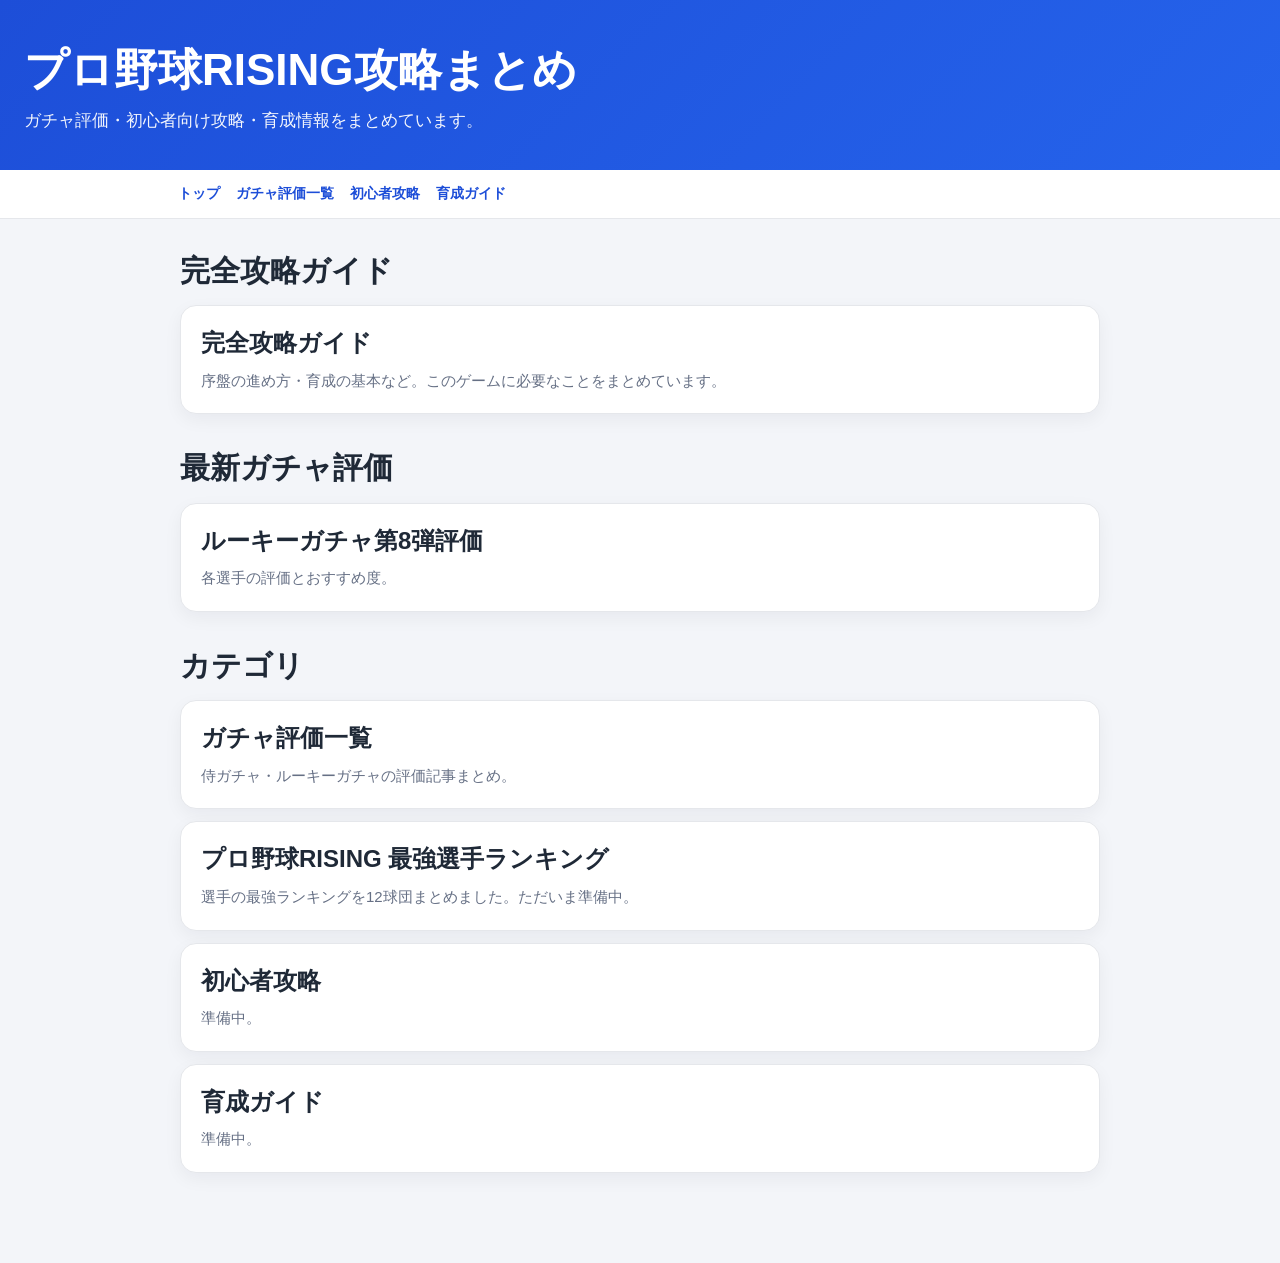
==== index.html @ 26726057 "index.html" ====
<!DOCTYPE html>
<html lang="ja">
<head>
<meta charset="utf-8">
<meta name="viewport" content="width=device-width, initial-scale=1">
<title>プロ野球RISING攻略まとめ</title>
<link rel="stylesheet" href="style.css">
</head>
<body>

<header>
  <h1>プロ野球RISING攻略まとめ</h1>
  <p>ガチャ評価・初心者向け攻略・育成情報をまとめています。</p>
</header>

<nav>
  <div class="nav-inner">
    <a href="./index.html">トップ</a>
    <a href="./gacha.html">ガチャ評価一覧</a>
    <a href="#">初心者攻略</a>
    <a href="#">育成ガイド</a>
  </div>
</nav>

<div class="container">

  <section>
    <h2>完全攻略ガイド</h2>
    <div class="card">
      <a class="card-title" href="https://note.com/namahamusdtb/n/n98266732a92f" target="_blank" rel="noopener noreferrer">完全攻略ガイド</a>
      <div class="desc">序盤の進め方・育成の基本など。このゲームに必要なことをまとめています。</div>
    </div>
  </section>

  <section>
    <h2>最新ガチャ評価</h2>
    <div class="card">
      <a class="card-title" href="https://note.com/namahamusdtb/n/n5ea67746f364" target="_blank" rel="noopener noreferrer">ルーキーガチャ第8弾評価</a>
      <div class="desc">各選手の評価とおすすめ度。</div>
    </div>
  </section>

  <section>
    <h2>カテゴリ</h2>
    <div class="card">
      <a class="card-title" href="./gacha.html">ガチャ評価一覧</a>
      <div class="desc">侍ガチャ・ルーキーガチャの評価記事まとめ。</div>
    </div>
    
    <div class="card">
      <a class="card-title" href="./gacha.html">プロ野球RISING 最強選手ランキング</a>
      <div class="desc">選手の最強ランキングを12球団まとめました。ただいま準備中。</div>
    </div>

    <div class="card">
      <a class="card-title" href="#">初心者攻略</a>
      <div class="desc">準備中。</div>
    </div>

    <div class="card">
      <a class="card-title" href="#">育成ガイド</a>
      <div class="desc">準備中。</div>
    </div>
  </section>

</div>

</body>
</html>
---- style.css ----
:root{
  --bg:#f3f5f9;
  --card:#ffffff;
  --text:#1f2937;
  --sub:#667085;
  --line:#e5e7eb;
  --accent:#2563eb;
  --accent2:#1d4ed8;
}

*{
  box-sizing:border-box;
}

body{
  margin:0;
  font-family:-apple-system,BlinkMacSystemFont,"Segoe UI",sans-serif;
  background:var(--bg);
  color:var(--text);
  line-height:1.7;
}

a{
  color:var(--accent);
  text-decoration:none;
}

a:hover{
  text-decoration:underline;
}

header{
  background:linear-gradient(135deg,var(--accent2),var(--accent));
  color:white;
  padding:28px 18px 24px;
}

header h1{
  margin:0;
  font-size:32px;
  line-height:1.25;
  font-weight:800;
}

header p{
  margin:10px 0 0;
  font-size:15px;
  opacity:0.95;
}

nav{
  background:#fff;
  border-bottom:1px solid var(--line);
  position:sticky;
  top:0;
  z-index:10;
}

.nav-inner{
  max-width:960px;
  margin:0 auto;
  padding:12px 18px;
  display:flex;
  gap:16px;
  flex-wrap:wrap;
}

nav a{
  font-size:14px;
  font-weight:700;
  color:var(--accent2);
}

.container{
  max-width:960px;
  margin:0 auto;
  padding:24px 16px 48px;
}

section{
  margin-bottom:34px;
}

h2{
  margin:0 0 14px;
  font-size:24px;
  line-height:1.35;
}

.note{
  margin:0 0 18px;
  font-size:15px;
  color:var(--sub);
}

.card{
  display:block;
  background:var(--card);
  border:1px solid var(--line);
  border-radius:16px;
  padding:16px;
  margin:12px 0;
  box-shadow:0 6px 18px rgba(15, 23, 42, 0.05);
  transition:transform .15s ease, box-shadow .15s ease;
}

.card:hover{
  transform:translateY(-1px);
  box-shadow:0 10px 24px rgba(15, 23, 42, 0.08);
}

.card-title{
  display:block;
  font-size:20px;
  font-weight:800;
  line-height:1.4;
  color:var(--text);
}

.card-title:hover{
  color:var(--accent);
  text-decoration:none;
}

.desc{
  margin-top:8px;
  font-size:14px;
  color:var(--sub);
}

.back{
  display:inline-block;
  margin:20px 16px 0;
  font-size:14px;
  font-weight:700;
}

@media (min-width: 768px){
  header{
    padding:42px 24px 34px;
  }

  header h1{
    font-size:44px;
  }

  header p{
    font-size:17px;
  }

  .container{
    padding:32px 20px 56px;
  }

  h2{
    font-size:30px;
  }

  .card{
    padding:20px;
  }

  .card-title{
    font-size:24px;
  }

  .desc,
  .note{
    font-size:15px;
  }
}
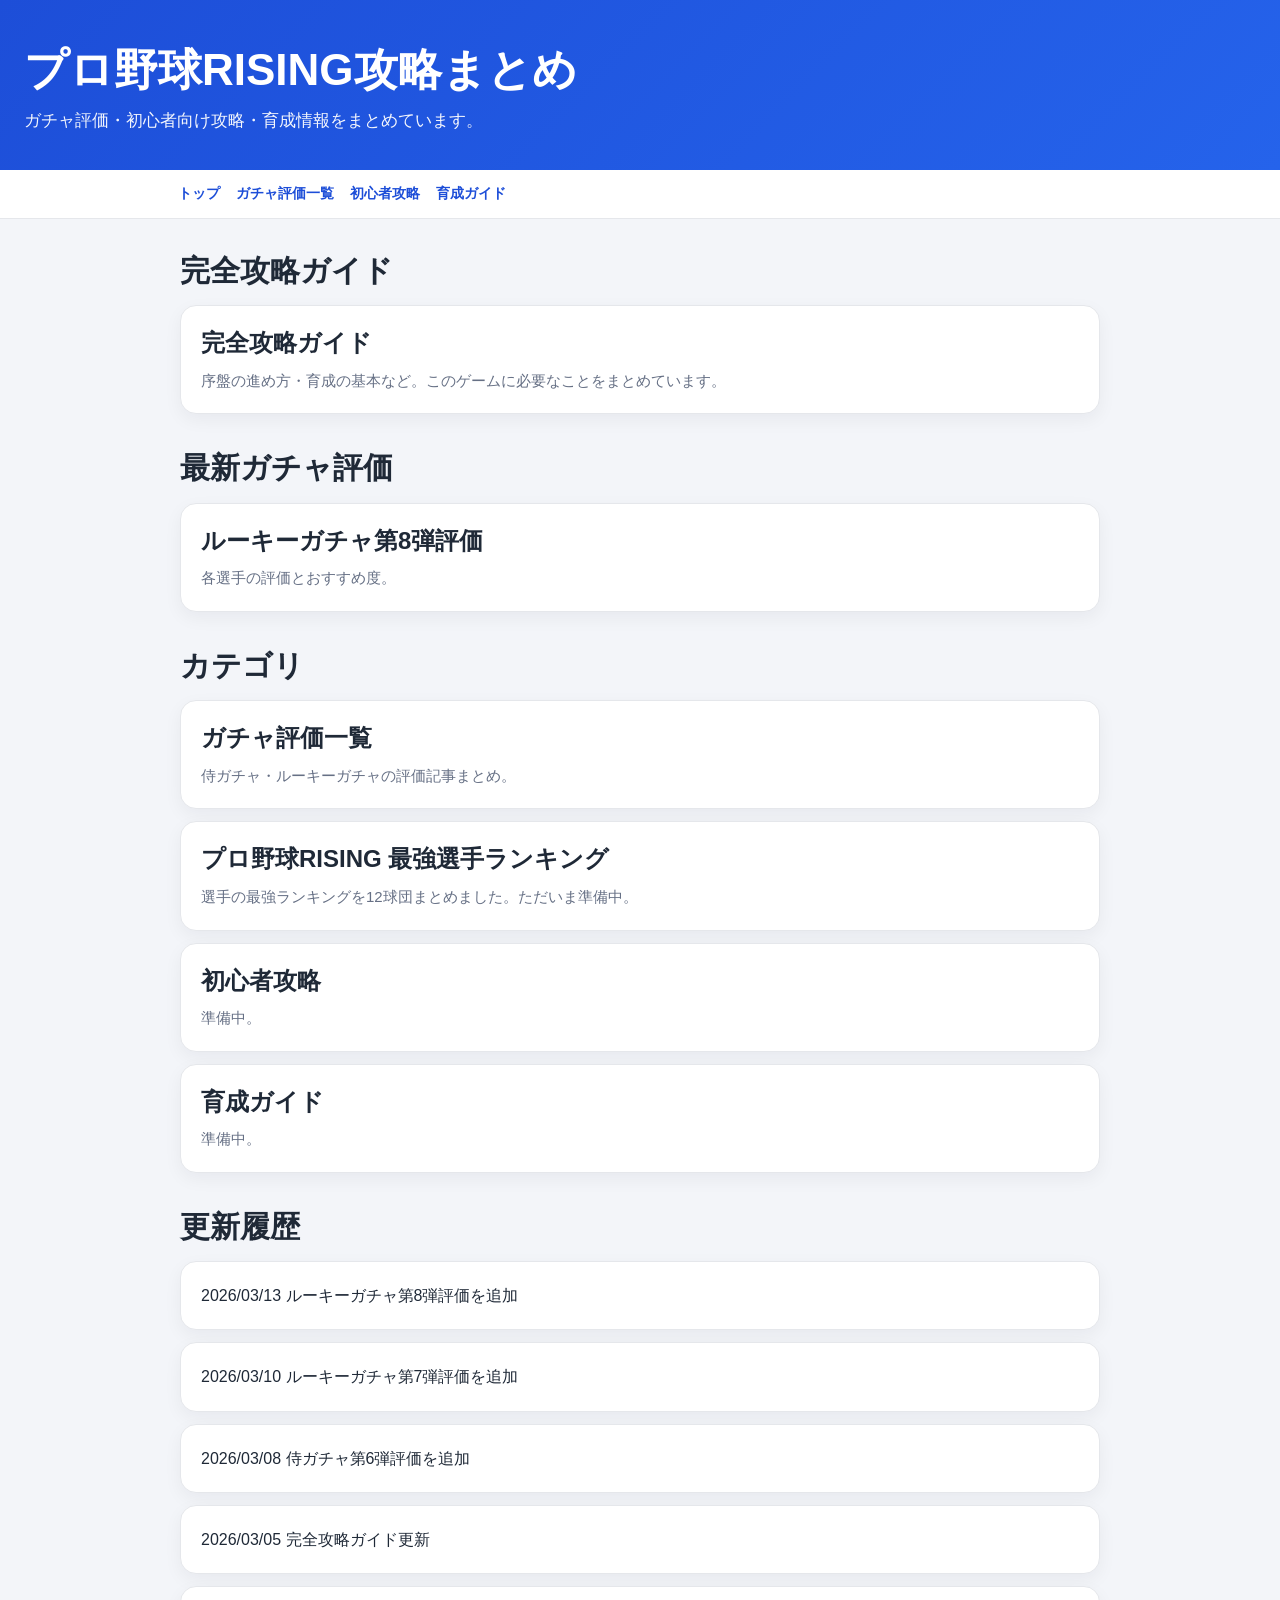
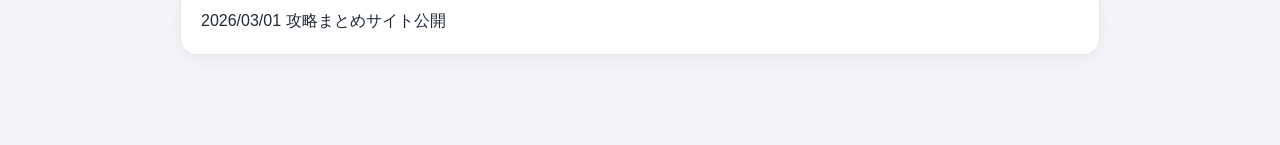
==== commit f887d869: "index.html" ====
--- a/index.html
+++ b/index.html
@@ -49,7 +49,7 @@
     </div>
     
     <div class="card">
-      <a class="card-title" href="./gacha.html">プロ野球RISING 最強選手ランキング</a>
+      <a class="card-title" href="./12teams.html">プロ野球RISING 最強選手ランキング</a>
       <div class="desc">選手の最強ランキングを12球団まとめました。ただいま準備中。</div>
     </div>
 
@@ -64,6 +64,31 @@
     </div>
   </section>
 
+  <section>
+<h2>更新履歴</h2>
+
+<div class="card">
+2026/03/13 ルーキーガチャ第8弾評価を追加
+</div>
+
+<div class="card">
+2026/03/10 ルーキーガチャ第7弾評価を追加
+</div>
+
+<div class="card">
+2026/03/08 侍ガチャ第6弾評価を追加
+</div>
+
+<div class="card">
+2026/03/05 完全攻略ガイド更新
+</div>
+
+<div class="card">
+2026/03/01 攻略まとめサイト公開
+</div>
+
+</section>
+
 </div>
 
 </body>
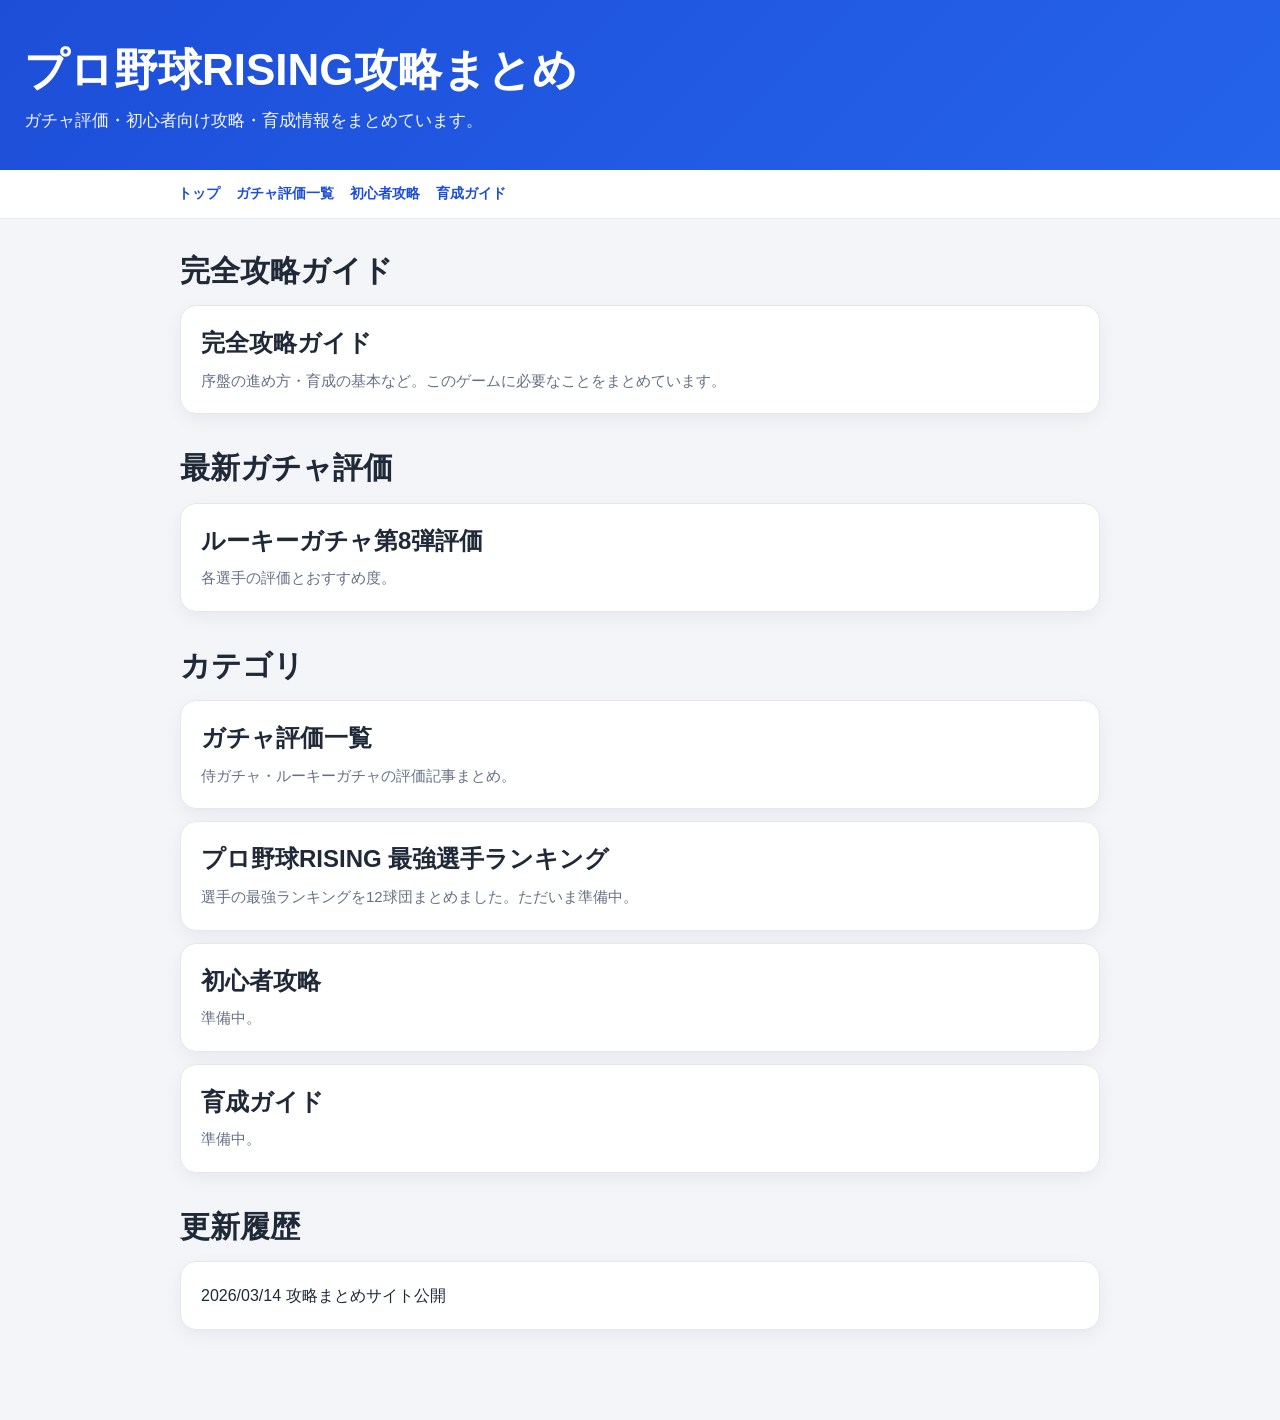
==== commit 64b2371c: "index.html" ====
--- a/index.html
+++ b/index.html
@@ -68,23 +68,7 @@
 <h2>更新履歴</h2>
 
 <div class="card">
-2026/03/13 ルーキーガチャ第8弾評価を追加
-</div>
-
-<div class="card">
-2026/03/10 ルーキーガチャ第7弾評価を追加
-</div>
-
-<div class="card">
-2026/03/08 侍ガチャ第6弾評価を追加
-</div>
-
-<div class="card">
-2026/03/05 完全攻略ガイド更新
-</div>
-
-<div class="card">
-2026/03/01 攻略まとめサイト公開
+2026/03/14 攻略まとめサイト公開
 </div>
 
 </section>
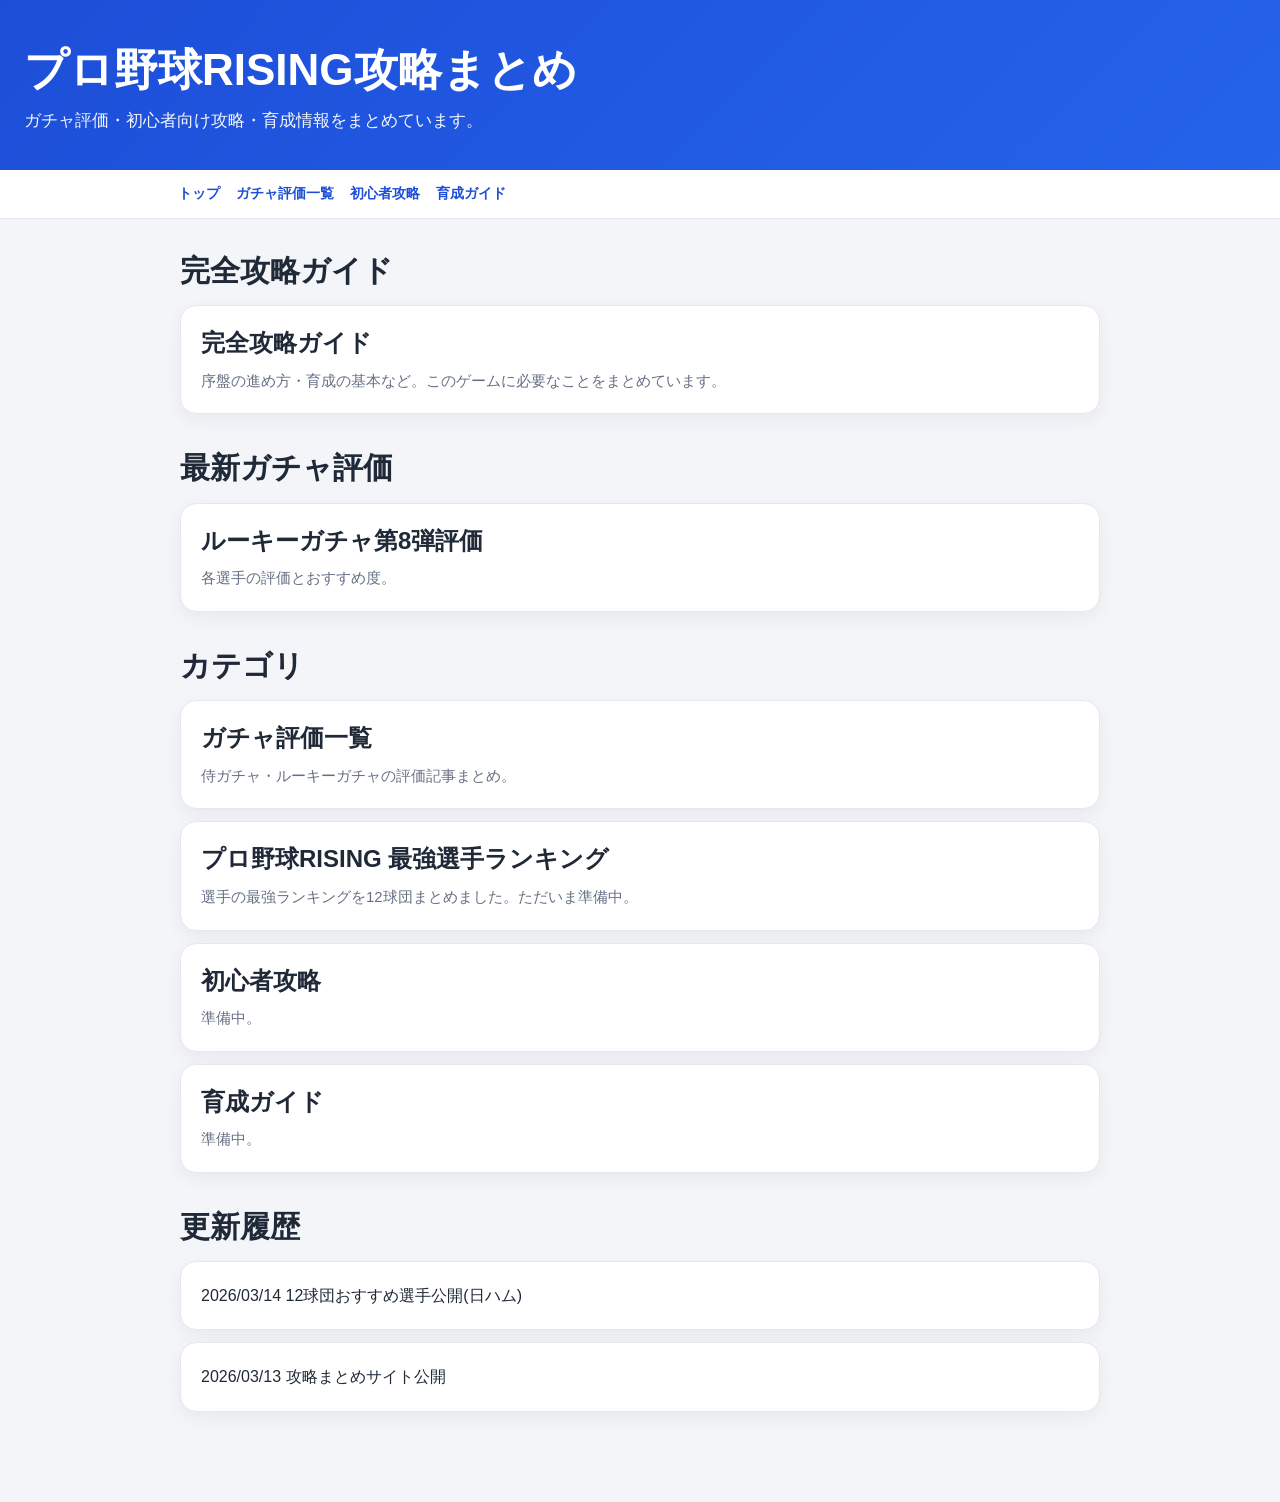
==== commit 6a5e795d: "index.html" ====
--- a/index.html
+++ b/index.html
@@ -68,7 +68,11 @@
 <h2>更新履歴</h2>
 
 <div class="card">
-2026/03/14 攻略まとめサイト公開
+2026/03/14 12球団おすすめ選手公開(日ハム)
+</div>
+  
+<div class="card">
+2026/03/13 攻略まとめサイト公開
 </div>
 
 </section>
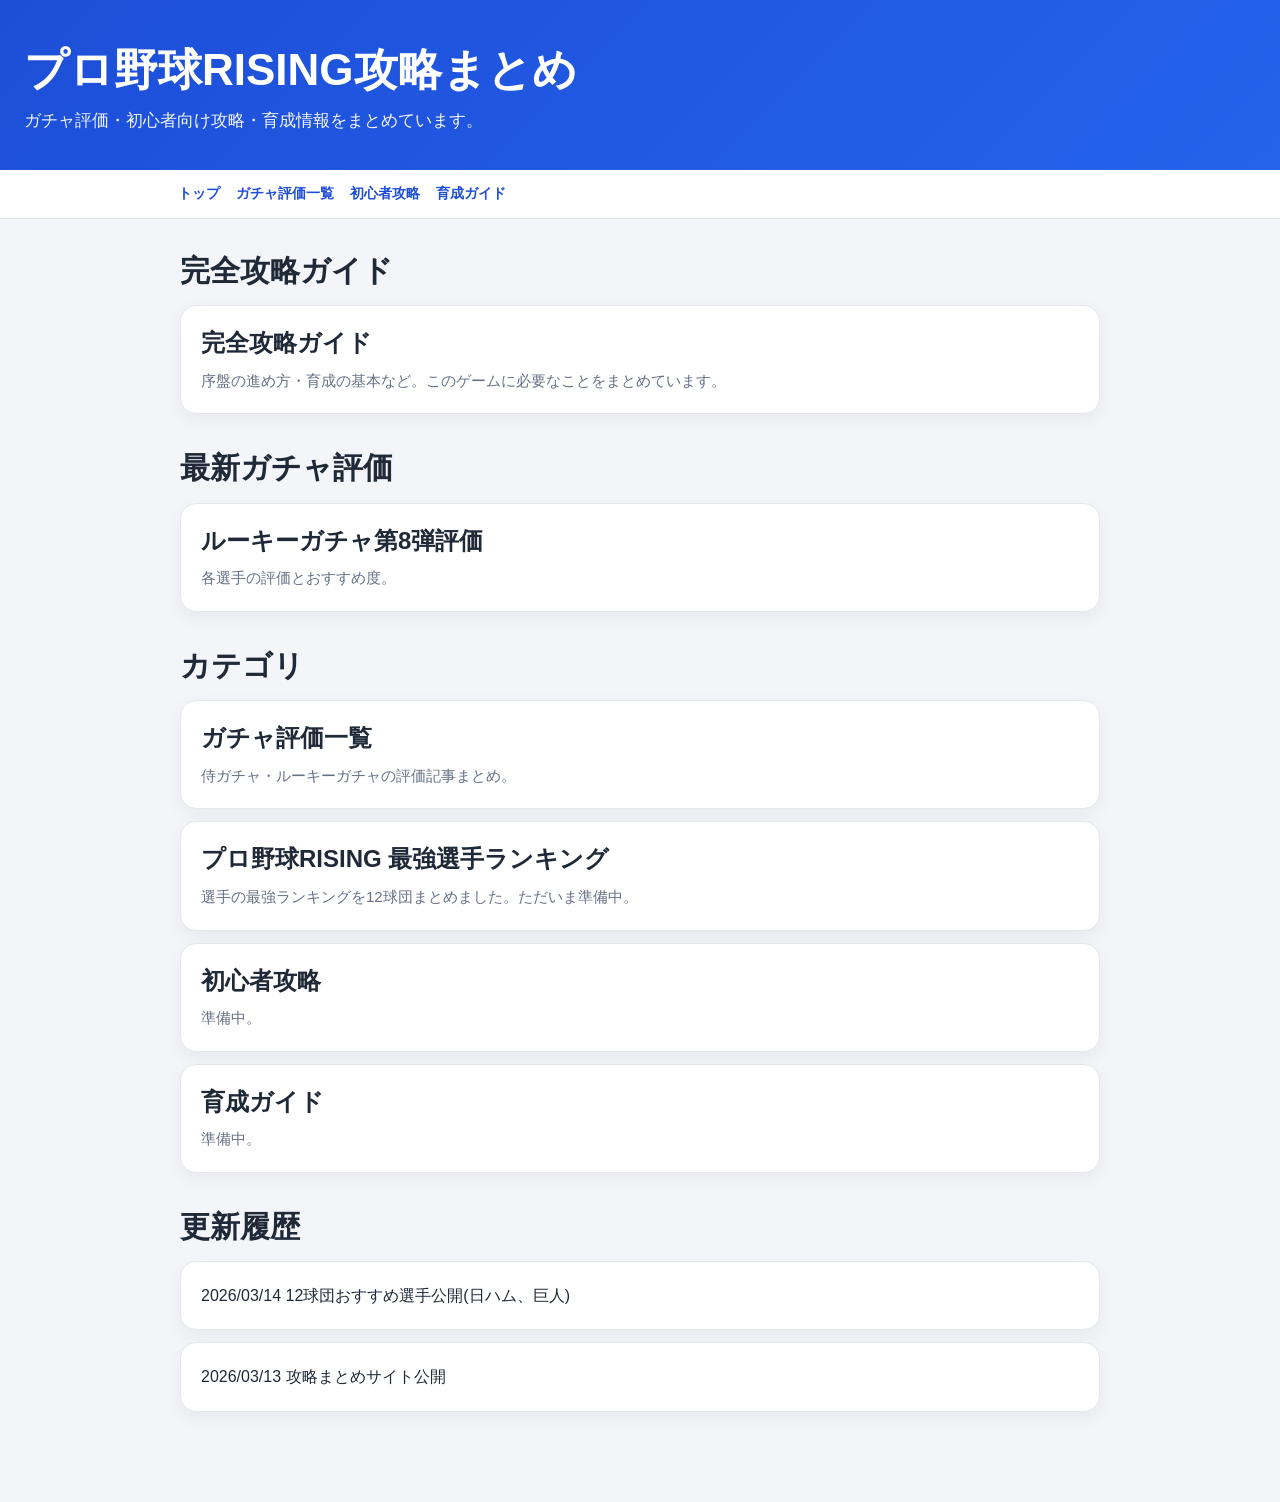
==== commit f602e1b1: "index.html" ====
--- a/index.html
+++ b/index.html
@@ -68,7 +68,7 @@
 <h2>更新履歴</h2>
 
 <div class="card">
-2026/03/14 12球団おすすめ選手公開(日ハム)
+2026/03/14 12球団おすすめ選手公開(日ハム、巨人)
 </div>
   
 <div class="card">
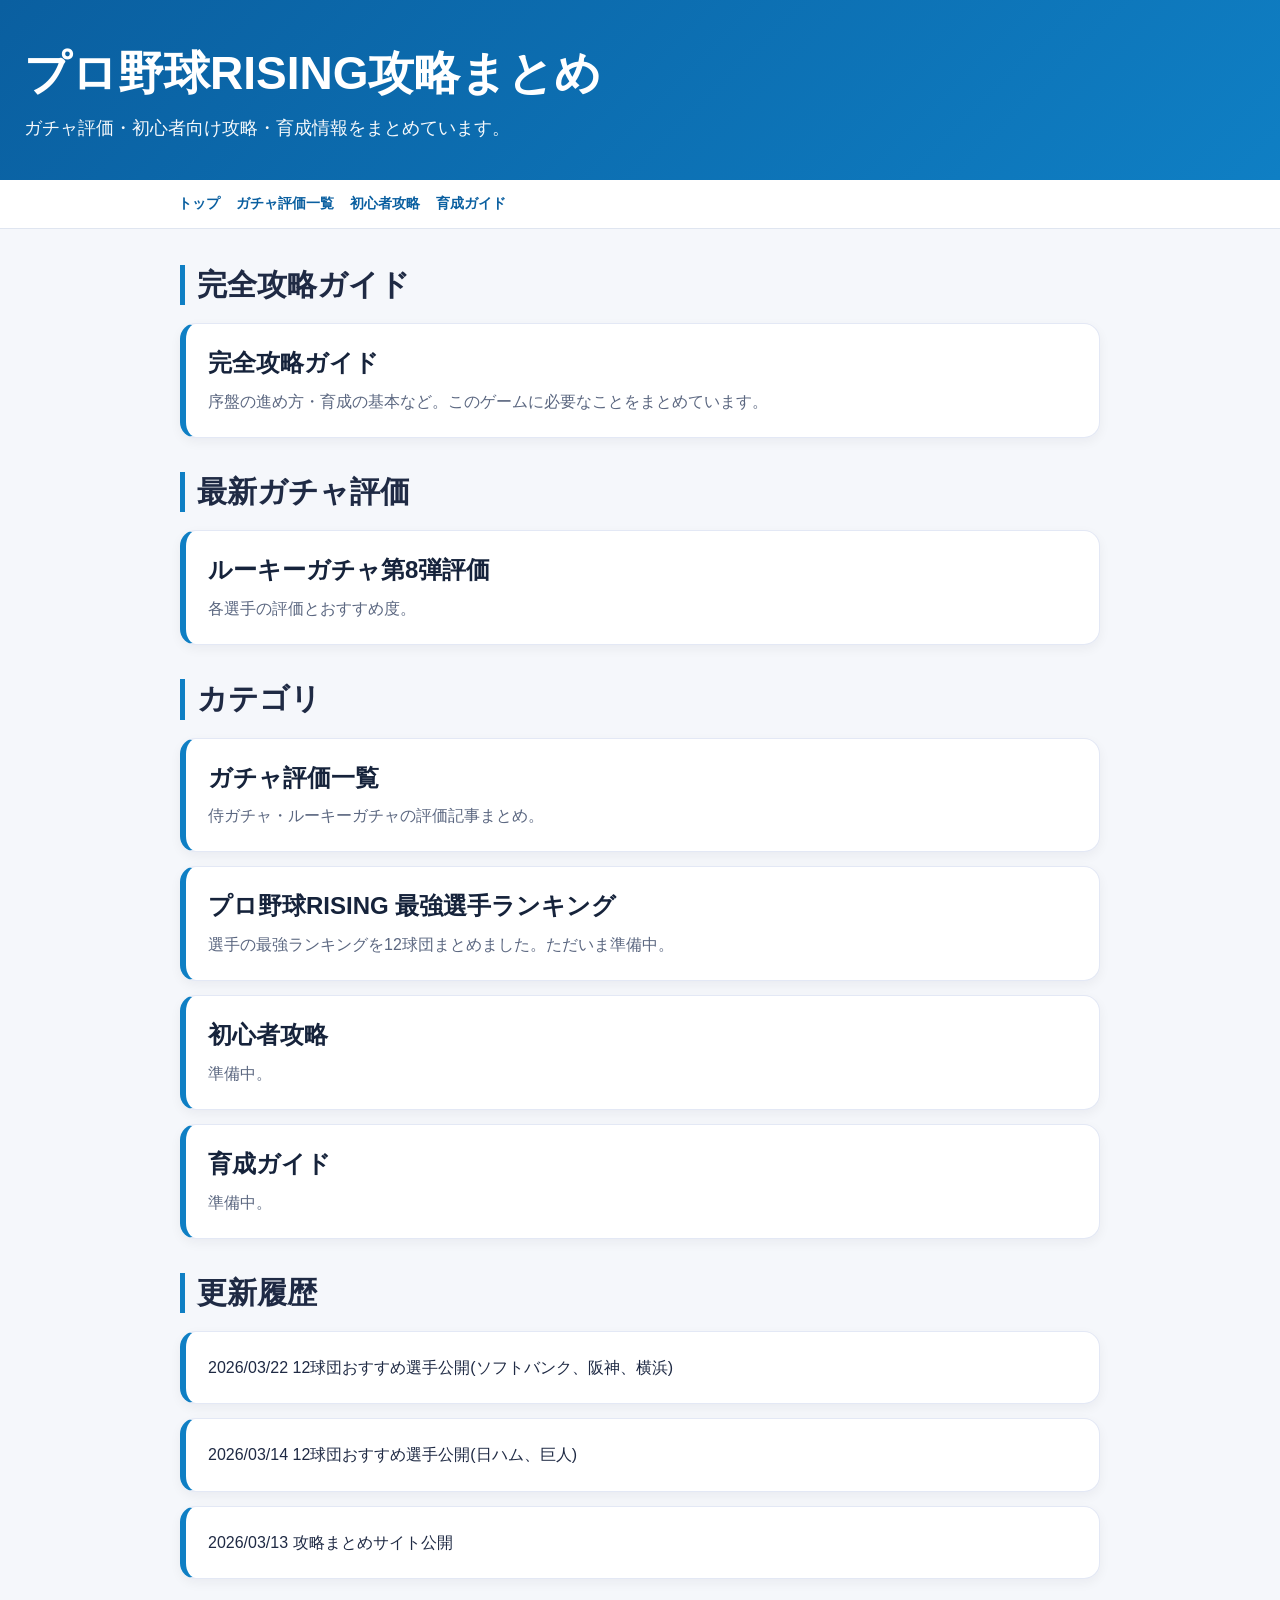
==== commit 1604d108: "index.html" ====
--- a/index.html
+++ b/index.html
@@ -68,6 +68,10 @@
 <h2>更新履歴</h2>
 
 <div class="card">
+2026/03/22 12球団おすすめ選手公開(ソフトバンク、阪神、横浜)
+</div>
+
+<div class="card">
 2026/03/14 12球団おすすめ選手公開(日ハム、巨人)
 </div>
   
--- a/style.css
+++ b/style.css
@@ -1,11 +1,15 @@
+
 :root{
-  --bg:#f3f5f9;
+  --bg:#f5f7fb;
   --card:#ffffff;
-  --text:#1f2937;
-  --sub:#667085;
-  --line:#e5e7eb;
-  --accent:#2563eb;
-  --accent2:#1d4ed8;
+  --text:#1f2a44;
+  --sub:#5b6780;
+  --line:#dfe5f0;
+
+  /* デフォルト色（日ハム寄りの青にしてもいいし汎用でもOK） */
+  --accent:#0f7fc4;
+  --accent2:#0a5fa0;
+  --team-text:#ffffff;
 }
 
 *{
@@ -31,21 +35,22 @@
 
 header{
   background:linear-gradient(135deg,var(--accent2),var(--accent));
-  color:white;
-  padding:28px 18px 24px;
+  color:var(--team-text);
+  padding:34px 20px 28px;
+  box-shadow:0 2px 10px rgba(0,0,0,0.08);
 }
 
 header h1{
   margin:0;
-  font-size:32px;
-  line-height:1.25;
+  font-size:34px;
+  line-height:1.2;
   font-weight:800;
 }
 
 header p{
-  margin:10px 0 0;
+  margin:12px 0 0;
   font-size:15px;
-  opacity:0.95;
+  opacity:0.96;
 }
 
 nav{
@@ -82,9 +87,11 @@
 }
 
 h2{
-  margin:0 0 14px;
+  margin:0 0 18px;
   font-size:24px;
   line-height:1.35;
+  padding-left:12px;
+  border-left:5px solid var(--accent);
 }
 
 .note{
@@ -96,17 +103,19 @@
 .card{
   display:block;
   background:var(--card);
-  border:1px solid var(--line);
+  border:1px solid #e3e8f5;
+  border-left:6px solid var(--accent);
   border-radius:16px;
-  padding:16px;
-  margin:12px 0;
-  box-shadow:0 6px 18px rgba(15, 23, 42, 0.05);
-  transition:transform .15s ease, box-shadow .15s ease;
+  padding:18px;
+  margin:14px 0;
+  box-shadow:0 4px 12px rgba(15, 23, 42, 0.05);
+  transition:transform .15s ease, box-shadow .15s ease, border-color .15s ease;
 }
 
 .card:hover{
-  transform:translateY(-1px);
+  transform:translateY(-2px);
   box-shadow:0 10px 24px rgba(15, 23, 42, 0.08);
+  border-color:#b9d8ee;
 }
 
 .card-title{
@@ -114,7 +123,7 @@
   font-size:20px;
   font-weight:800;
   line-height:1.4;
-  color:var(--text);
+  color:#16233b;
 }
 
 .card-title:hover{
@@ -135,21 +144,113 @@
   font-weight:700;
 }
 
+/* ===== 球団ごとの色 ===== */
+
+/* ソフトバンク */
+body.team-hawks{
+  --accent:#f7c600;
+  --accent2:#d4a800;
+  --team-text:#111111;
+}
+
+/* 日ハム */
+body.team-fighters{
+  --accent:#005bac;
+  --accent2:#003f7d;
+  --team-text:#ffffff;
+}
+
+/* 巨人 */
+body.team-giants{
+  --accent:#ff6b00;
+  --accent2:#d85a00;
+  --team-text:#ffffff;
+}
+
+/* 阪神 */
+body.team-tigers{
+  --accent:#ffe100;
+  --accent2:#d1b800;
+  --team-text:#111111;
+}
+
+/* DeNA */
+body.team-baystars{
+  --accent:#0052a4;
+  --accent2:#003f7f;
+  --team-text:#ffffff;
+}
+
+/* 広島 */
+body.team-carp{
+  --accent:#c41e3a;
+  --accent2:#99172d;
+  --team-text:#ffffff;
+}
+
+/* 中日 */
+body.team-dragons{
+  --accent:#0054a6;
+  --accent2:#003f7d;
+  --team-text:#ffffff;
+}
+
+/* ヤクルト */
+body.team-swallows{
+  --accent:#1e3a8a;
+  --accent2:#162c69;
+  --team-text:#ffffff;
+}
+
+/* 西武 */
+body.team-lions{
+  --accent:#005bac;
+  --accent2:#004080;
+  --team-text:#ffffff;
+}
+
+/* ロッテ */
+body.team-marines{
+  --accent:#222222;
+  --accent2:#111111;
+  --team-text:#ffffff;
+}
+
+/* オリックス */
+body.team-buffaloes{
+  --accent:#9c7a2b;
+  --accent2:#745a1f;
+  --team-text:#ffffff;
+}
+
+/* 楽天 */
+body.team-eagles{
+  --accent:#8b0000;
+  --accent2:#650000;
+  --team-text:#ffffff;
+}
+
+/* ちょい微調整 */
+body.team-hawks .card-title,
+body.team-tigers .card-title{
+  color:#16233b;
+}
+
 @media (min-width: 768px){
   header{
-    padding:42px 24px 34px;
+    padding:46px 24px 36px;
   }
 
   header h1{
-    font-size:44px;
+    font-size:46px;
   }
 
   header p{
-    font-size:17px;
+    font-size:18px;
   }
 
   .container{
-    padding:32px 20px 56px;
+    padding:36px 20px 60px;
   }
 
   h2{
@@ -157,7 +258,7 @@
   }
 
   .card{
-    padding:20px;
+    padding:22px;
   }
 
   .card-title{
@@ -166,6 +267,6 @@
 
   .desc,
   .note{
-    font-size:15px;
-  }
-}
+    font-size:16px;
+  }
+}
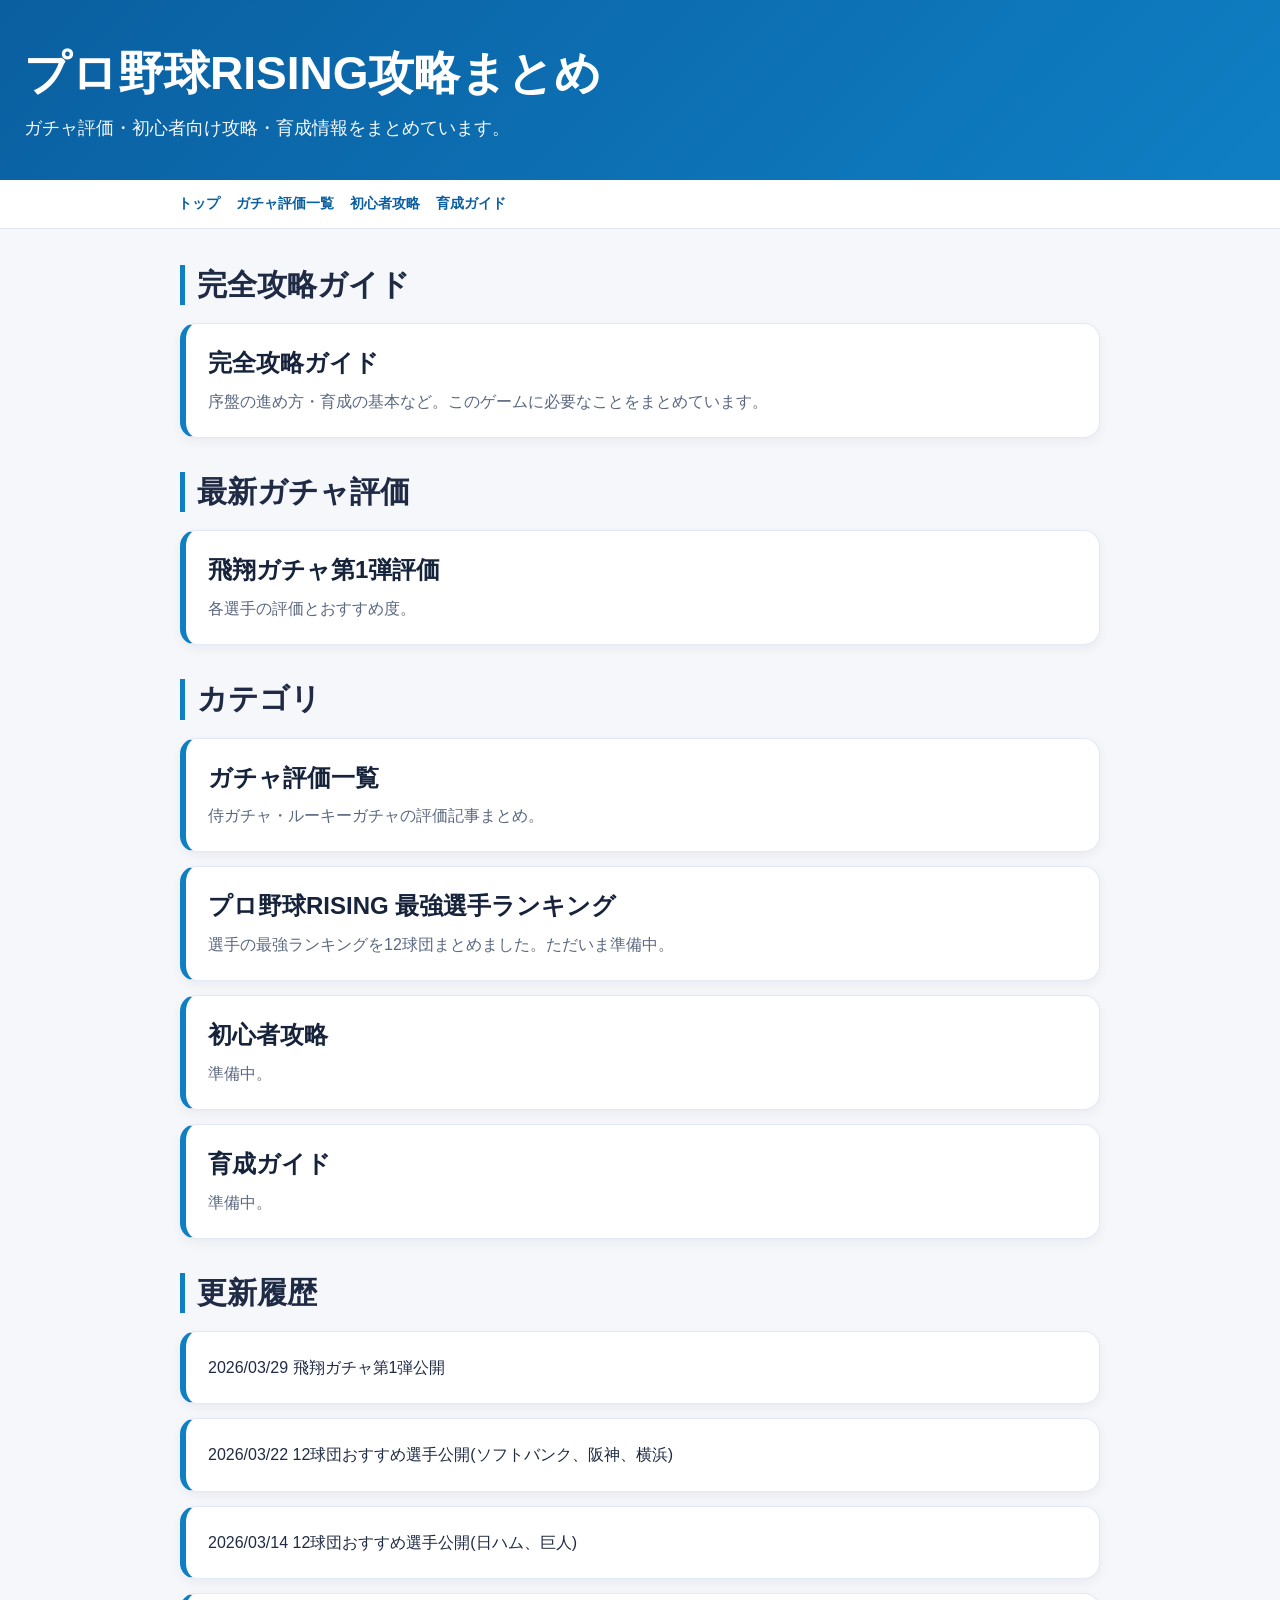
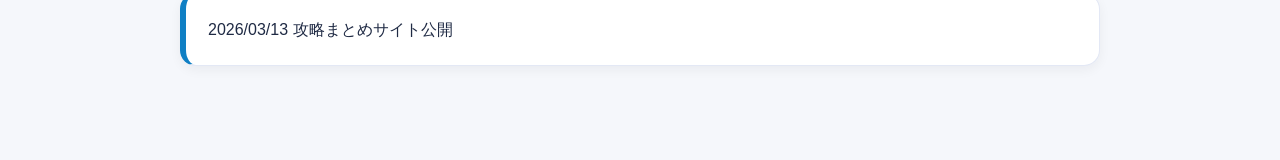
==== commit 57517db6: "index.html" ====
--- a/index.html
+++ b/index.html
@@ -36,7 +36,7 @@
   <section>
     <h2>最新ガチャ評価</h2>
     <div class="card">
-      <a class="card-title" href="https://note.com/namahamusdtb/n/n5ea67746f364" target="_blank" rel="noopener noreferrer">ルーキーガチャ第8弾評価</a>
+      <a class="card-title" href="https://note.com/namahamusdtb/n/nda409829eb93" target="_blank" rel="noopener noreferrer">飛翔ガチャ第1弾評価</a>
       <div class="desc">各選手の評価とおすすめ度。</div>
     </div>
   </section>
@@ -68,6 +68,10 @@
 <h2>更新履歴</h2>
 
 <div class="card">
+2026/03/29 飛翔ガチャ第1弾公開 
+</div>
+
+<div class="card">
 2026/03/22 12球団おすすめ選手公開(ソフトバンク、阪神、横浜)
 </div>
 
